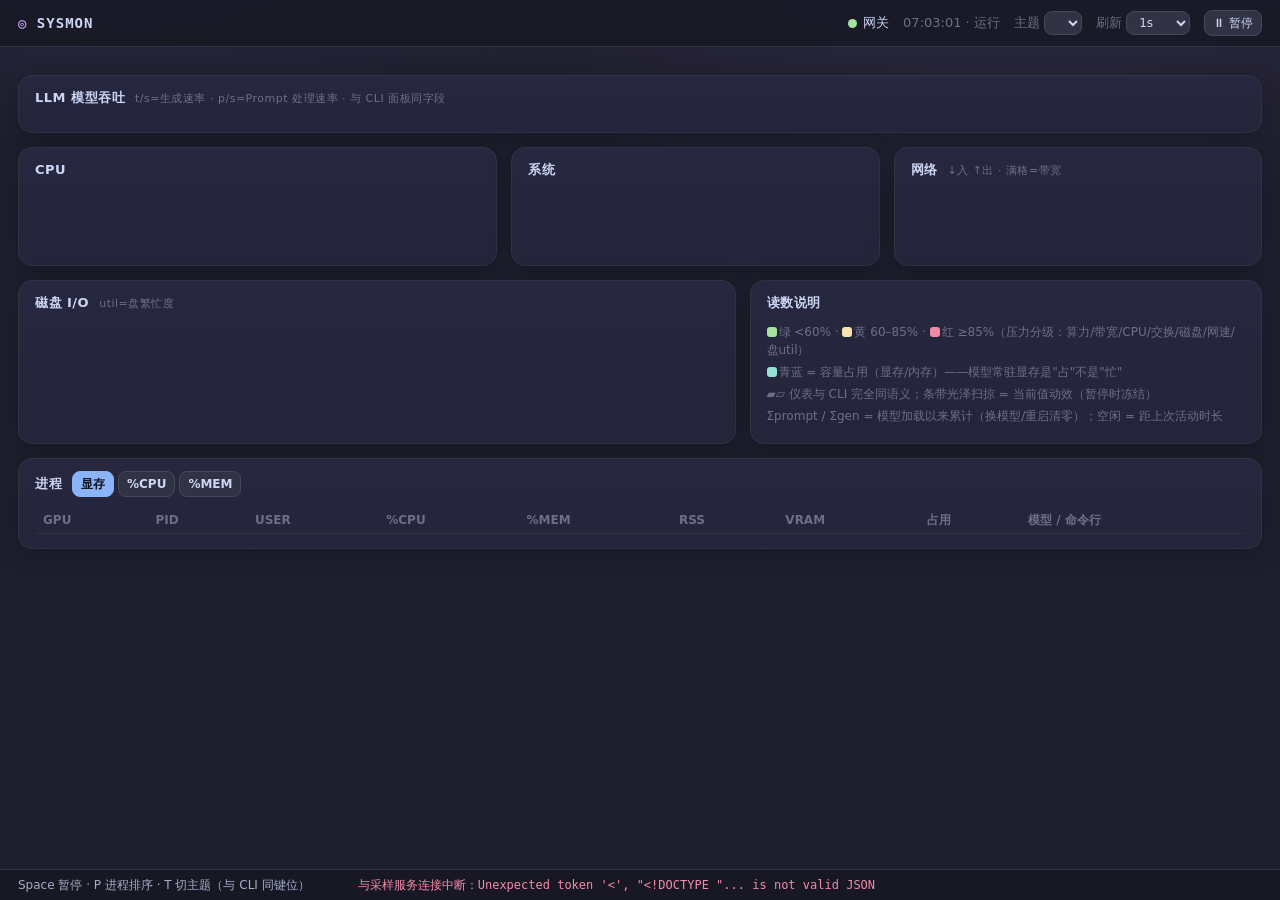
==== sysmonitor/web/index.html @ cb6230c2 "feat(layout,console): 布局模式网关协商 + GUI 管理后台，三机状态收敛 网关 v2.1（gateway-layout-v1）： - /v1/gateway/modes 布局目" ====
<!DOCTYPE html>
<html lang="zh-CN">
<head>
<meta charset="utf-8">
<meta name="viewport" content="width=device-width, initial-scale=1">
<title>sysmonitor · AI 工作站实时看板</title>
<link rel="stylesheet" href="style.css">
<link rel="icon" href="data:image/svg+xml,<svg xmlns='http://www.w3.org/2000/svg' viewBox='0 0 100 100'><text y='0.9em' font-size='90'>📈</text></svg>">
</head>
<body>

<header id="topbar">
  <div class="brand"><span class="logo">◎</span> SYSMON
    <span class="host" id="host"></span>
  </div>
  <div class="tb-agg" id="agg"></div>
  <div class="tb-right">
    <span id="gw" class="gw"><i class="dot"></i>网关</span>
    <span id="clock" class="clock dim"></span>
    <label class="dim">主题 <select id="themeSel"></select></label>
    <label class="dim">刷新 <select id="intSel">
      <option value="1000" selected>1s</option><option value="2000">2s</option>
      <option value="500">0.5s</option><option value="4000">4s</option>
    </select></label>
    <button id="pauseBtn" title="Space">⏸ 暂停</button>
  </div>
</header>

<main>
  <section id="gpuGrid" class="gpu-grid"></section>

  <section class="card wide" id="llmCard">
    <h2>LLM 模型吞吐 <span class="sub dim">t/s=生成速率 · p/s=Prompt 处理速率 · 与 CLI 面板同字段</span></h2>
    <div id="llmBody"></div>
  </section>

  <div class="row3">
    <section class="card" id="cpuCard">
      <h2>CPU <span class="sub dim" id="cpuMeta"></span></h2>
      <div class="gauge" id="cpuTotal"></div>
      <div id="cores" class="cores"></div>
      <div class="dim small" id="coresLabel"></div>
    </section>

    <section class="card" id="sysCard">
      <h2>系统</h2>
      <div id="sysBody"></div>
    </section>

    <section class="card" id="netCard">
      <h2>网络 <span class="sub dim">↓入 ↑出 · 满格=带宽</span></h2>
      <div id="netBody"></div>
    </section>
  </div>

  <div class="row2">
    <section class="card" id="dioCard">
      <h2>磁盘 I/O <span class="sub dim">util=盘繁忙度</span></h2>
      <div id="dioBody"></div>
    </section>
    <section class="card" id="llmnoteCard">
      <h2>读数说明</h2>
      <div class="legend dim small">
        <div><i class="sw ok"></i>绿 &lt;60% · <i class="sw warn"></i>黄 60–85% · <i class="sw crit"></i>红 ≥85%（压力分级：算力/带宽/CPU/交换/磁盘/网速/盘util）</div>
        <div><i class="sw mem"></i>青蓝 = 容量占用（显存/内存）——模型常驻显存是"占"不是"忙"</div>
        <div>▰▱ 仪表与 CLI 完全同语义；条带光泽扫掠 = 当前值动效（暂停时冻结）</div>
        <div>Σprompt / Σgen = 模型加载以来累计（换模型/重启清零）；空闲 = 距上次活动时长</div>
      </div>
    </section>
  </div>

  <section class="card wide" id="procCard">
    <h2>进程
      <span class="sortbtns">
        <button data-sort="vram" class="on">显存</button>
        <button data-sort="cpu">%CPU</button>
        <button data-sort="pmem">%MEM</button>
      </span>
      <span class="sub dim" id="procMeta"></span>
    </h2>
    <table id="procTable">
      <thead><tr>
        <th>GPU</th><th>PID</th><th>USER</th><th>%CPU</th><th>%MEM</th>
        <th>RSS</th><th>VRAM</th><th class="wbar">占用</th><th>模型 / 命令行</th>
      </tr></thead>
      <tbody id="procBody"></tbody>
    </table>
  </section>
</main>

<footer id="statusbar">
  <span>Space 暂停 · P 进程排序 · T 切主题（与 CLI 同键位）</span>
  <span id="refreshInfo"></span>
  <span id="errInfo" class="crit"></span>
</footer>

<script src="app.js"></script>
</body>
</html>
---- sysmonitor/web/style.css ----
/* sysmonitor Web —— catppuccin-mocha 基调，主题可被 /api/theme 覆盖为 CSS 变量 */
:root {
  --bg:        #1e1e2e;   /* mantle/base */
  --bg2:       #181825;   /* 更深层 */
  --card:      #24243a;
  --surface:   #313244;   /* 轨道/分隔 */
  --border:    #45475a;
  --text:      #cdd6f4;
  --subtext:   #a6adc8;
  --dim:       #6c7086;
  --accent:    #89b4fa;
  --ok:        #a6e3a1;
  --warn:      #f9e2af;
  --crit:      #f38ba8;
  --mem:       #94e2d5;
  --model:     #cba6f7;
  --disk:      #fab387;
  --header-fg: #11111b;
  --header-bg: #cba6f7;
  --gpu0: #cba6f7; --gpu1: #89b4fa; --gpu2: #94e2d5; --gpu3: #a6e3a1;
  --radius: 14px;
  --mono: "JetBrains Mono", "Sarasa Mono SC", "Cascadia Code", Consolas, monospace;
}

* { box-sizing: border-box; }
html, body { margin: 0; padding: 0; }
body {
  background:
    radial-gradient(1200px 500px at 80% -10%, color-mix(in srgb, var(--model) 10%, transparent), transparent 60%),
    radial-gradient(900px 400px at 10% -10%, color-mix(in srgb, var(--accent) 10%, transparent), transparent 60%),
    var(--bg);
  color: var(--text);
  font: 14px/1.5 system-ui, "PingFang SC", "Microsoft YaHei", sans-serif;
  min-height: 100vh;
}
b, .mono, td.num, .g-val, .rate b, .m-num { font-family: var(--mono); }
.dim { color: var(--dim); }
.small { font-size: 12px; }
.crit { color: var(--crit); }

/* ── 顶栏 ─────────────────────────────────── */
#topbar {
  position: sticky; top: 0; z-index: 10;
  display: flex; align-items: center; gap: 18px; flex-wrap: wrap;
  padding: 10px 18px;
  background: color-mix(in srgb, var(--bg2) 88%, transparent);
  backdrop-filter: blur(10px);
  border-bottom: 1px solid var(--surface);
}
.brand { font-weight: 700; letter-spacing: 1px; font-family: var(--mono); }
.brand .logo { color: var(--model); }
.host { color: var(--dim); font-weight: 400; margin-left: 8px; }
.tb-agg { display: flex; gap: 14px; font-family: var(--mono); font-size: 13px; }
.tb-agg .big { font-size: 15px; font-weight: 700; }
.tb-right { margin-left: auto; display: flex; align-items: center; gap: 14px; font-size: 13px; }
select, button {
  background: var(--surface); color: var(--text); border: 1px solid var(--border);
  border-radius: 8px; padding: 3px 8px; font: inherit; font-size: 12px; cursor: pointer;
}
button:hover, select:hover { border-color: var(--accent); }
#pauseBtn.paused { background: var(--warn); color: var(--header-fg); border-color: var(--warn); }
.gw { display: inline-flex; align-items: center; gap: 6px; }
.dot { width: 9px; height: 9px; border-radius: 50%; background: var(--ok); display: inline-block; }
.dot.off { background: var(--crit); animation: blink 1s step-end infinite; }
.dot.busy { animation: pulse 1.2s ease-in-out infinite; }
@keyframes pulse { 0%,100% { transform: scale(1); opacity: 1; } 50% { transform: scale(1.5); opacity: .55; } }
@keyframes blink { 50% { opacity: .2; } }

main { padding: 14px 18px 60px; max-width: 1700px; margin: 0 auto; display: grid; gap: 14px; }

/* ── 卡片 ─────────────────────────────────── */
.card {
  background: linear-gradient(180deg, color-mix(in srgb, var(--card) 90%, var(--accent) 3%), var(--card));
  border: 1px solid var(--surface);
  border-radius: var(--radius);
  padding: 12px 16px 14px;
  box-shadow: 0 6px 24px rgba(0,0,0,.22);
}
.card h2 {
  margin: 0 0 10px; font-size: 13px; font-weight: 700; letter-spacing: .5px;
  color: var(--text); display: flex; align-items: baseline; gap: 10px; flex-wrap: wrap;
}
.card h2 .sub { font-weight: 400; font-size: 11px; }
.row3 { display: grid; grid-template-columns: 1.3fr 1fr 1fr; gap: 14px; }
.row2 { display: grid; grid-template-columns: 1.4fr 1fr; gap: 14px; }
@media (max-width: 1100px) { .row3, .row2 { grid-template-columns: 1fr; } }

/* ── GPU ──────────────────────────────────── */
.gpu-grid { display: grid; grid-template-columns: repeat(auto-fit, minmax(420px, 1fr)); gap: 14px; }
.gpu-card { position: relative; overflow: hidden; }
.gpu-card::before {
  content: ""; position: absolute; inset: 0 0 auto 0; height: 3px;
  background: linear-gradient(90deg, var(--gc, var(--accent)), transparent 70%);
}
.gpu-name { font-weight: 700; font-family: var(--mono); }
.badges { display: flex; gap: 8px; flex-wrap: wrap; margin: 6px 0 10px; font-size: 12px; }
.badge {
  background: color-mix(in srgb, var(--surface) 70%, transparent);
  border: 1px solid var(--surface);
  padding: 2px 8px; border-radius: 999px; color: var(--subtext); font-family: var(--mono);
}
.badge.t-hot { color: var(--header-fg); background: var(--warn); border-color: var(--warn); }
.badge.t-crit { color: var(--header-fg); background: var(--crit); border-color: var(--crit); animation: pulse 1.5s ease-in-out infinite; }

/* ── 仪表（与 CLI ▰▱ 同语义）───────────────── */
.gauge { display: grid; grid-template-columns: 3.2em 4.6em 1fr; align-items: center; gap: 10px; margin: 5px 0; }
.gauge .g-label { color: var(--subtext); font-size: 12px; }
.gauge .g-val { text-align: right; font-weight: 700; font-size: 13px; }
.g-track { position: relative; height: 12px; border-radius: 7px; background: var(--surface); overflow: hidden; display: block; }
span.g-track { display: inline-block; vertical-align: middle; }
.gauge.wide-label { grid-template-columns: 7em 4.6em 1fr; }
.g-fill {
  position: absolute; inset: 0 auto 0 0; width: 0%;
  border-radius: 7px;
  transition: width .7s cubic-bezier(.25,.6,.3,1), background .5s;
  background: var(--ok);
}
.g-fill.ok   { background: linear-gradient(90deg, color-mix(in srgb, var(--ok) 65%, #000), var(--ok)); }
.g-fill.warn { background: linear-gradient(90deg, color-mix(in srgb, var(--warn) 65%, #000), var(--warn)); }
.g-fill.crit { background: linear-gradient(90deg, color-mix(in srgb, var(--crit) 65%, #000), var(--crit)); }
.g-fill.mem  { background: linear-gradient(90deg, color-mix(in srgb, var(--mem) 60%, #000), var(--mem)); }
.g-fill.live::after {   /* 微光扫掠：= CLI glint */
  content: ""; position: absolute; inset: 0;
  background: linear-gradient(100deg, transparent 30%, rgba(255,255,255,.30) 50%, transparent 70%);
  transform: translateX(-100%);
  animation: sweep 2.4s linear infinite;
}
@keyframes sweep { to { transform: translateX(100%); } }
body.paused .g-fill.live::after, body.paused .dot.busy, body.paused .spin, body.paused .arr.flow { animation-play-state: paused; }
.g-detail { grid-column: 2 / 4; margin-top: -3px; font-size: 11px; color: var(--dim); font-family: var(--mono); }
.g-val.ok { color: var(--ok); } .g-val.warn { color: var(--warn); }
.g-val.crit { color: var(--crit); } .g-val.mem { color: var(--mem); }

/* ── LLM ──────────────────────────────────── */
.model { padding: 8px 0; border-top: 1px dashed color-mix(in srgb, var(--surface) 80%, transparent); }
.model:first-child { border-top: 0; }
.m-l1 { display: flex; align-items: center; gap: 10px; flex-wrap: wrap; }
.m-name { font-weight: 700; color: var(--model); font-family: var(--mono); }
.m-meta { color: var(--dim); font-size: 12px; font-family: var(--mono); }
.phase { display: inline-flex; align-items: center; gap: 7px; font-size: 12px; }
.phase.gen  { color: var(--ok); }   .phase.prompt { color: var(--warn); }
.phase.load { color: var(--accent); } .phase.idle { color: var(--dim); }
.spin { display: inline-block; animation: spin 1.1s linear infinite; }
@keyframes spin { to { transform: rotate(360deg); } }
.m-pbar { width: 110px; }
.m-l2 { display: flex; align-items: center; gap: 18px; margin-top: 5px; flex-wrap: wrap; font-family: var(--mono); }
.rate { display: inline-flex; align-items: baseline; gap: 5px; }
.rate b { font-size: 19px; font-weight: 800; min-width: 3.2ch; text-align: right; }
.rate small { font-size: 11px; color: var(--dim); }
.rate.t b { color: var(--ok); } .rate.p b { color: var(--warn); }
.rate.zero b { color: var(--dim); font-weight: 400; }
.slots { display: inline-flex; align-items: center; gap: 4px; font-size: 12px; color: var(--subtext); }
.slots i { width: 14px; height: 8px; border-radius: 3px; background: var(--surface); display: inline-block; }
.slots i.on { background: var(--mem); }
.slots i.on.act { background: var(--ok); }
.slots i.on.q { background: var(--warn); animation: blink 1s step-end infinite; }
.qbadge { color: var(--warn); font-weight: 700; animation: pulse 1.2s infinite; }
.m-cum { font-size: 11px; color: var(--dim); margin-left: auto; }

/* ── CPU 每核竖条 ─────────────────────────── */
.cores { display: flex; gap: 3px; align-items: flex-end; height: 46px; margin-top: 10px; }
.cores i {
  flex: 1; min-width: 6px; height: 4%; border-radius: 2px 2px 0 0;
  background: var(--ok); transition: height .7s cubic-bezier(.25,.6,.3,1), background .5s;
}
.cores i.warn { background: var(--warn); } .cores i.crit { background: var(--crit); }
#coresLabel { margin-top: 6px; }

/* ── 网络 ─────────────────────────────────── */
.nic { display: grid; grid-template-columns: 8.5em 1fr 1fr; gap: 8px; align-items: center; padding: 6px 0; border-top: 1px dashed var(--surface); }
.nic:first-child { border-top: 0; }
.nic-name { font-family: var(--mono); font-size: 12px; color: var(--text); }
.nic-name small { display: block; color: var(--dim); font-size: 10px; }
.nic-dir { display: flex; align-items: center; gap: 6px; font-family: var(--mono); font-size: 12px; }
.arr { width: 1.2em; text-align: center; font-weight: 700; }
.arr.down { color: var(--ok); } .arr.up { color: var(--mem); }
.arr.flow { animation: hop 0.7s ease-in-out infinite alternate; display: inline-block; }
@keyframes hop { from { transform: translateY(-1.5px); } to { transform: translateY(1.5px); } }
.nic-dir .g-track { flex: 1; height: 8px; }
.nic-rate { min-width: 6.4em; text-align: right; color: var(--subtext); }
.net-total { margin-top: 8px; font-size: 12px; }

/* ── 进程表 ───────────────────────────────── */
.sortbtns { display: inline-flex; gap: 4px; }
.sortbtns button.on { background: var(--accent); color: var(--header-fg); border-color: var(--accent); font-weight: 700; }
table { width: 100%; border-collapse: collapse; font-size: 12px; }
th { text-align: left; color: var(--dim); font-weight: 600; padding: 4px 8px; border-bottom: 1px solid var(--surface); white-space: nowrap; }
td { padding: 4px 8px; border-bottom: 1px solid color-mix(in srgb, var(--surface) 45%, transparent); white-space: nowrap; }
td.num { text-align: right; }
tr:hover td { background: color-mix(in srgb, var(--surface) 35%, transparent); }
td .pbar { width: 90px; height: 8px; border-radius: 5px; background: var(--surface); overflow: hidden; display: inline-block; vertical-align: middle; }
td .pbar i { display: block; height: 100%; width: 0%; border-radius: 5px; background: var(--ok); transition: width .7s; }
td.cmd { max-width: 40ch; overflow: hidden; text-overflow: ellipsis; color: var(--dim); }
.mtag { color: var(--model); font-weight: 700; }
.vtag { font-weight: 700; }

/* ── 状态栏 ───────────────────────────────── */
#statusbar {
  position: fixed; inset: auto 0 0 0; display: flex; gap: 24px;
  padding: 6px 18px; font-size: 12px; color: var(--subtext);
  background: color-mix(in srgb, var(--bg2) 92%, transparent);
  backdrop-filter: blur(8px); border-top: 1px solid var(--surface);
}
#refreshInfo { font-family: var(--mono); }
#errInfo { font-family: var(--mono); }
.sw { display: inline-block; width: 10px; height: 10px; border-radius: 3px; vertical-align: -1px; margin-right: 2px; }
.sw.ok { background: var(--ok); } .sw.warn { background: var(--warn); }
.sw.crit { background: var(--crit); } .sw.mem { background: var(--mem); }
.legend div { margin: 4px 0; }

/* 网关离线横幅 */
.banner { padding: 8px 12px; border-radius: 10px; background: color-mix(in srgb, var(--crit) 15%, var(--card)); border: 1px solid color-mix(in srgb, var(--crit) 50%, transparent); color: var(--text); font-size: 13px; }
.ok-txt { color: var(--ok); font-weight: 700; } .warn-txt { color: var(--warn); font-weight: 700; }
.mem-txt { color: var(--mem); font-weight: 700; } .model-txt { color: var(--model); font-weight: 700; }
.crit-txt { color: var(--crit); font-weight: 700; } .accent-txt { color: var(--accent); }
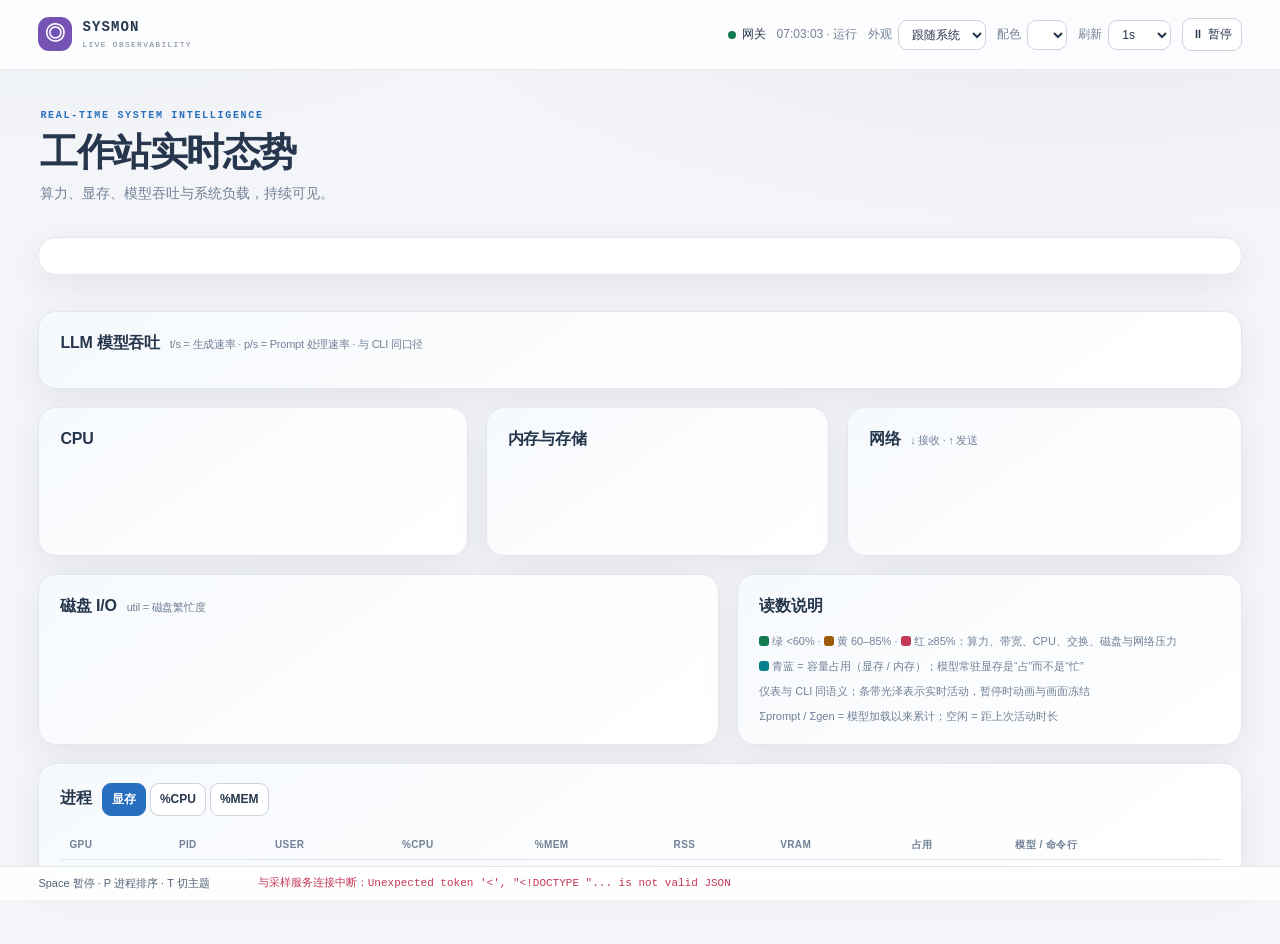
==== commit 1bf367cd: "feat(web): 升级集群控制台与 sysmonitor 看板 统一浅色/深色/跟随系统外观，增加温度、系统压力与网关告警层级，并补齐节点实时指标和响应式信息布局。" ====
--- a/sysmonitor/web/index.html
+++ b/sysmonitor/web/index.html
@@ -3,97 +3,60 @@
 <head>
 <meta charset="utf-8">
 <meta name="viewport" content="width=device-width, initial-scale=1">
+<meta name="color-scheme" content="dark light">
 <title>sysmonitor · AI 工作站实时看板</title>
-<link rel="stylesheet" href="style.css">
+<script>
+(()=>{const mode=localStorage.getItem("sysmonAppearance")||"auto";const dark=mode==="auto"?matchMedia("(prefers-color-scheme: dark)").matches:mode!=="light";document.documentElement.dataset.theme=dark?"dark":"light";})();
+</script>
+<link rel="stylesheet" href="style.css?v=7">
 <link rel="icon" href="data:image/svg+xml,<svg xmlns='http://www.w3.org/2000/svg' viewBox='0 0 100 100'><text y='0.9em' font-size='90'>📈</text></svg>">
 </head>
 <body>
-
 <header id="topbar">
-  <div class="brand"><span class="logo">◎</span> SYSMON
-    <span class="host" id="host"></span>
-  </div>
-  <div class="tb-agg" id="agg"></div>
+  <div class="brand"><span class="logo">◎</span><span>SYSMON<span class="brand-sub">LIVE OBSERVABILITY</span></span><span class="host" id="host"></span></div>
   <div class="tb-right">
     <span id="gw" class="gw"><i class="dot"></i>网关</span>
     <span id="clock" class="clock dim"></span>
-    <label class="dim">主题 <select id="themeSel"></select></label>
-    <label class="dim">刷新 <select id="intSel">
-      <option value="1000" selected>1s</option><option value="2000">2s</option>
-      <option value="500">0.5s</option><option value="4000">4s</option>
-    </select></label>
+    <label class="dim">外观 <select id="appearanceSel" aria-label="界面外观"><option value="auto">跟随系统</option><option value="light">浅色</option><option value="dark">深色</option></select></label>
+    <label class="dim">配色 <select id="themeSel" aria-label="深色配色主题"></select></label>
+    <label class="dim">刷新 <select id="intSel" aria-label="刷新间隔"><option value="1000" selected>1s</option><option value="2000">2s</option><option value="500">0.5s</option><option value="4000">4s</option></select></label>
     <button id="pauseBtn" title="Space">⏸ 暂停</button>
   </div>
 </header>
 
 <main>
-  <section id="gpuGrid" class="gpu-grid"></section>
+  <section class="monitor-heading"><div><div class="eyebrow">REAL-TIME SYSTEM INTELLIGENCE</div><h1>工作站实时态势</h1><p>算力、显存、模型吞吐与系统负载，持续可见。</p></div><div class="tb-agg" id="agg"></div></section>
+  <section id="alerts" class="alert-panel" aria-live="polite"></section>
+  <section id="gpuGrid" class="gpu-grid" aria-label="GPU 实时状态"></section>
 
   <section class="card wide" id="llmCard">
-    <h2>LLM 模型吞吐 <span class="sub dim">t/s=生成速率 · p/s=Prompt 处理速率 · 与 CLI 面板同字段</span></h2>
+    <h2>LLM 模型吞吐 <span class="sub dim">t/s = 生成速率 · p/s = Prompt 处理速率 · 与 CLI 同口径</span></h2>
     <div id="llmBody"></div>
   </section>
 
   <div class="row3">
-    <section class="card" id="cpuCard">
-      <h2>CPU <span class="sub dim" id="cpuMeta"></span></h2>
-      <div class="gauge" id="cpuTotal"></div>
-      <div id="cores" class="cores"></div>
-      <div class="dim small" id="coresLabel"></div>
-    </section>
-
-    <section class="card" id="sysCard">
-      <h2>系统</h2>
-      <div id="sysBody"></div>
-    </section>
-
-    <section class="card" id="netCard">
-      <h2>网络 <span class="sub dim">↓入 ↑出 · 满格=带宽</span></h2>
-      <div id="netBody"></div>
-    </section>
+    <section class="card" id="cpuCard"><h2>CPU <span class="sub dim" id="cpuMeta"></span></h2><div class="gauge" id="cpuTotal"></div><div id="cores" class="cores"></div><div class="dim small" id="coresLabel"></div></section>
+    <section class="card" id="sysCard"><h2>内存与存储</h2><div id="sysBody"></div></section>
+    <section class="card" id="netCard"><h2>网络 <span class="sub dim">↓ 接收 · ↑ 发送</span></h2><div id="netBody"></div></section>
   </div>
 
   <div class="row2">
-    <section class="card" id="dioCard">
-      <h2>磁盘 I/O <span class="sub dim">util=盘繁忙度</span></h2>
-      <div id="dioBody"></div>
-    </section>
-    <section class="card" id="llmnoteCard">
-      <h2>读数说明</h2>
-      <div class="legend dim small">
-        <div><i class="sw ok"></i>绿 &lt;60% · <i class="sw warn"></i>黄 60–85% · <i class="sw crit"></i>红 ≥85%（压力分级：算力/带宽/CPU/交换/磁盘/网速/盘util）</div>
-        <div><i class="sw mem"></i>青蓝 = 容量占用（显存/内存）——模型常驻显存是"占"不是"忙"</div>
-        <div>▰▱ 仪表与 CLI 完全同语义；条带光泽扫掠 = 当前值动效（暂停时冻结）</div>
-        <div>Σprompt / Σgen = 模型加载以来累计（换模型/重启清零）；空闲 = 距上次活动时长</div>
-      </div>
-    </section>
+    <section class="card" id="dioCard"><h2>磁盘 I/O <span class="sub dim">util = 磁盘繁忙度</span></h2><div id="dioBody"></div></section>
+    <section class="card" id="llmnoteCard"><h2>读数说明</h2><div class="legend dim small">
+      <div><i class="sw ok"></i>绿 &lt;60% · <i class="sw warn"></i>黄 60–85% · <i class="sw crit"></i>红 ≥85%：算力、带宽、CPU、交换、磁盘与网络压力</div>
+      <div><i class="sw mem"></i>青蓝 = 容量占用（显存 / 内存）；模型常驻显存是“占”而不是“忙”</div>
+      <div>仪表与 CLI 同语义；条带光泽表示实时活动，暂停时动画与画面冻结</div>
+      <div>Σprompt / Σgen = 模型加载以来累计；空闲 = 距上次活动时长</div>
+    </div></section>
   </div>
 
   <section class="card wide" id="procCard">
-    <h2>进程
-      <span class="sortbtns">
-        <button data-sort="vram" class="on">显存</button>
-        <button data-sort="cpu">%CPU</button>
-        <button data-sort="pmem">%MEM</button>
-      </span>
-      <span class="sub dim" id="procMeta"></span>
-    </h2>
-    <table id="procTable">
-      <thead><tr>
-        <th>GPU</th><th>PID</th><th>USER</th><th>%CPU</th><th>%MEM</th>
-        <th>RSS</th><th>VRAM</th><th class="wbar">占用</th><th>模型 / 命令行</th>
-      </tr></thead>
-      <tbody id="procBody"></tbody>
-    </table>
+    <h2>进程 <span class="sortbtns"><button data-sort="vram" class="on">显存</button><button data-sort="cpu">%CPU</button><button data-sort="pmem">%MEM</button></span><span class="sub dim" id="procMeta"></span></h2>
+    <div class="table-scroll"><table id="procTable"><thead><tr><th>GPU</th><th>PID</th><th>USER</th><th>%CPU</th><th>%MEM</th><th>RSS</th><th>VRAM</th><th class="wbar">占用</th><th>模型 / 命令行</th></tr></thead><tbody id="procBody"></tbody></table></div>
   </section>
 </main>
 
-<footer id="statusbar">
-  <span>Space 暂停 · P 进程排序 · T 切主题（与 CLI 同键位）</span>
-  <span id="refreshInfo"></span>
-  <span id="errInfo" class="crit"></span>
-</footer>
-
-<script src="app.js"></script>
+<footer id="statusbar"><span>Space 暂停 · P 进程排序 · T 切主题</span><span id="refreshInfo"></span><span id="errInfo" class="crit"></span></footer>
+<script src="app.js?v=7"></script>
 </body>
 </html>
--- a/sysmonitor/web/style.css
+++ b/sysmonitor/web/style.css
@@ -1,215 +1,36 @@
-/* sysmonitor Web —— catppuccin-mocha 基调，主题可被 /api/theme 覆盖为 CSS 变量 */
-:root {
-  --bg:        #1e1e2e;   /* mantle/base */
-  --bg2:       #181825;   /* 更深层 */
-  --card:      #24243a;
-  --surface:   #313244;   /* 轨道/分隔 */
-  --border:    #45475a;
-  --text:      #cdd6f4;
-  --subtext:   #a6adc8;
-  --dim:       #6c7086;
-  --accent:    #89b4fa;
-  --ok:        #a6e3a1;
-  --warn:      #f9e2af;
-  --crit:      #f38ba8;
-  --mem:       #94e2d5;
-  --model:     #cba6f7;
-  --disk:      #fab387;
-  --header-fg: #11111b;
-  --header-bg: #cba6f7;
-  --gpu0: #cba6f7; --gpu1: #89b4fa; --gpu2: #94e2d5; --gpu3: #a6e3a1;
-  --radius: 14px;
-  --mono: "JetBrains Mono", "Sarasa Mono SC", "Cascadia Code", Consolas, monospace;
+/* sysmonitor Web：原生 CSS 变量主题，浅色与深色共享同一套数据语义。 */
+:root{
+  --bg:#1e1e2e;--bg2:#181825;--card:#24243a;--surface:#313244;--border:#45475a;
+  --text:#cdd6f4;--subtext:#a6adc8;--dim:#8b91a7;--accent:#89b4fa;--ok:#a6e3a1;
+  --warn:#f9e2af;--crit:#f38ba8;--mem:#94e2d5;--model:#cba6f7;--disk:#fab387;
+  --info:#89b4fa;--header-fg:#11111b;--header-bg:#cba6f7;--gpu0:#cba6f7;--gpu1:#89b4fa;--gpu2:#94e2d5;--gpu3:#a6e3a1;
+  --shadow:0 12px 34px rgba(0,0,0,.22);--radius:18px;
+  --mono:"JetBrains Mono","Sarasa Mono SC","Cascadia Code",Consolas,monospace;
 }
-
-* { box-sizing: border-box; }
-html, body { margin: 0; padding: 0; }
-body {
-  background:
-    radial-gradient(1200px 500px at 80% -10%, color-mix(in srgb, var(--model) 10%, transparent), transparent 60%),
-    radial-gradient(900px 400px at 10% -10%, color-mix(in srgb, var(--accent) 10%, transparent), transparent 60%),
-    var(--bg);
-  color: var(--text);
-  font: 14px/1.5 system-ui, "PingFang SC", "Microsoft YaHei", sans-serif;
-  min-height: 100vh;
+:root[data-theme="light"]{
+  --bg:#f4f5f8;--bg2:#e9ebf1;--card:#ffffff;--surface:#e2e6ed;--border:#ccd3df;
+  --text:#26364c;--subtext:#526177;--dim:#718096;--accent:#276fbf;--ok:#147a52;
+  --warn:#9a5a08;--crit:#c43855;--mem:#087f8c;--model:#7652b5;--disk:#a85420;
+  --info:#276fbf;--header-fg:#ffffff;--header-bg:#276fbf;--gpu0:#7652b5;--gpu1:#276fbf;--gpu2:#087f8c;--gpu3:#147a52;
+  --shadow:0 12px 34px rgba(38,54,76,.08);
 }
-b, .mono, td.num, .g-val, .rate b, .m-num { font-family: var(--mono); }
-.dim { color: var(--dim); }
-.small { font-size: 12px; }
-.crit { color: var(--crit); }
-
-/* ── 顶栏 ─────────────────────────────────── */
-#topbar {
-  position: sticky; top: 0; z-index: 10;
-  display: flex; align-items: center; gap: 18px; flex-wrap: wrap;
-  padding: 10px 18px;
-  background: color-mix(in srgb, var(--bg2) 88%, transparent);
-  backdrop-filter: blur(10px);
-  border-bottom: 1px solid var(--surface);
-}
-.brand { font-weight: 700; letter-spacing: 1px; font-family: var(--mono); }
-.brand .logo { color: var(--model); }
-.host { color: var(--dim); font-weight: 400; margin-left: 8px; }
-.tb-agg { display: flex; gap: 14px; font-family: var(--mono); font-size: 13px; }
-.tb-agg .big { font-size: 15px; font-weight: 700; }
-.tb-right { margin-left: auto; display: flex; align-items: center; gap: 14px; font-size: 13px; }
-select, button {
-  background: var(--surface); color: var(--text); border: 1px solid var(--border);
-  border-radius: 8px; padding: 3px 8px; font: inherit; font-size: 12px; cursor: pointer;
-}
-button:hover, select:hover { border-color: var(--accent); }
-#pauseBtn.paused { background: var(--warn); color: var(--header-fg); border-color: var(--warn); }
-.gw { display: inline-flex; align-items: center; gap: 6px; }
-.dot { width: 9px; height: 9px; border-radius: 50%; background: var(--ok); display: inline-block; }
-.dot.off { background: var(--crit); animation: blink 1s step-end infinite; }
-.dot.busy { animation: pulse 1.2s ease-in-out infinite; }
-@keyframes pulse { 0%,100% { transform: scale(1); opacity: 1; } 50% { transform: scale(1.5); opacity: .55; } }
-@keyframes blink { 50% { opacity: .2; } }
-
-main { padding: 14px 18px 60px; max-width: 1700px; margin: 0 auto; display: grid; gap: 14px; }
-
-/* ── 卡片 ─────────────────────────────────── */
-.card {
-  background: linear-gradient(180deg, color-mix(in srgb, var(--card) 90%, var(--accent) 3%), var(--card));
-  border: 1px solid var(--surface);
-  border-radius: var(--radius);
-  padding: 12px 16px 14px;
-  box-shadow: 0 6px 24px rgba(0,0,0,.22);
-}
-.card h2 {
-  margin: 0 0 10px; font-size: 13px; font-weight: 700; letter-spacing: .5px;
-  color: var(--text); display: flex; align-items: baseline; gap: 10px; flex-wrap: wrap;
-}
-.card h2 .sub { font-weight: 400; font-size: 11px; }
-.row3 { display: grid; grid-template-columns: 1.3fr 1fr 1fr; gap: 14px; }
-.row2 { display: grid; grid-template-columns: 1.4fr 1fr; gap: 14px; }
-@media (max-width: 1100px) { .row3, .row2 { grid-template-columns: 1fr; } }
-
-/* ── GPU ──────────────────────────────────── */
-.gpu-grid { display: grid; grid-template-columns: repeat(auto-fit, minmax(420px, 1fr)); gap: 14px; }
-.gpu-card { position: relative; overflow: hidden; }
-.gpu-card::before {
-  content: ""; position: absolute; inset: 0 0 auto 0; height: 3px;
-  background: linear-gradient(90deg, var(--gc, var(--accent)), transparent 70%);
-}
-.gpu-name { font-weight: 700; font-family: var(--mono); }
-.badges { display: flex; gap: 8px; flex-wrap: wrap; margin: 6px 0 10px; font-size: 12px; }
-.badge {
-  background: color-mix(in srgb, var(--surface) 70%, transparent);
-  border: 1px solid var(--surface);
-  padding: 2px 8px; border-radius: 999px; color: var(--subtext); font-family: var(--mono);
-}
-.badge.t-hot { color: var(--header-fg); background: var(--warn); border-color: var(--warn); }
-.badge.t-crit { color: var(--header-fg); background: var(--crit); border-color: var(--crit); animation: pulse 1.5s ease-in-out infinite; }
-
-/* ── 仪表（与 CLI ▰▱ 同语义）───────────────── */
-.gauge { display: grid; grid-template-columns: 3.2em 4.6em 1fr; align-items: center; gap: 10px; margin: 5px 0; }
-.gauge .g-label { color: var(--subtext); font-size: 12px; }
-.gauge .g-val { text-align: right; font-weight: 700; font-size: 13px; }
-.g-track { position: relative; height: 12px; border-radius: 7px; background: var(--surface); overflow: hidden; display: block; }
-span.g-track { display: inline-block; vertical-align: middle; }
-.gauge.wide-label { grid-template-columns: 7em 4.6em 1fr; }
-.g-fill {
-  position: absolute; inset: 0 auto 0 0; width: 0%;
-  border-radius: 7px;
-  transition: width .7s cubic-bezier(.25,.6,.3,1), background .5s;
-  background: var(--ok);
-}
-.g-fill.ok   { background: linear-gradient(90deg, color-mix(in srgb, var(--ok) 65%, #000), var(--ok)); }
-.g-fill.warn { background: linear-gradient(90deg, color-mix(in srgb, var(--warn) 65%, #000), var(--warn)); }
-.g-fill.crit { background: linear-gradient(90deg, color-mix(in srgb, var(--crit) 65%, #000), var(--crit)); }
-.g-fill.mem  { background: linear-gradient(90deg, color-mix(in srgb, var(--mem) 60%, #000), var(--mem)); }
-.g-fill.live::after {   /* 微光扫掠：= CLI glint */
-  content: ""; position: absolute; inset: 0;
-  background: linear-gradient(100deg, transparent 30%, rgba(255,255,255,.30) 50%, transparent 70%);
-  transform: translateX(-100%);
-  animation: sweep 2.4s linear infinite;
-}
-@keyframes sweep { to { transform: translateX(100%); } }
-body.paused .g-fill.live::after, body.paused .dot.busy, body.paused .spin, body.paused .arr.flow { animation-play-state: paused; }
-.g-detail { grid-column: 2 / 4; margin-top: -3px; font-size: 11px; color: var(--dim); font-family: var(--mono); }
-.g-val.ok { color: var(--ok); } .g-val.warn { color: var(--warn); }
-.g-val.crit { color: var(--crit); } .g-val.mem { color: var(--mem); }
-
-/* ── LLM ──────────────────────────────────── */
-.model { padding: 8px 0; border-top: 1px dashed color-mix(in srgb, var(--surface) 80%, transparent); }
-.model:first-child { border-top: 0; }
-.m-l1 { display: flex; align-items: center; gap: 10px; flex-wrap: wrap; }
-.m-name { font-weight: 700; color: var(--model); font-family: var(--mono); }
-.m-meta { color: var(--dim); font-size: 12px; font-family: var(--mono); }
-.phase { display: inline-flex; align-items: center; gap: 7px; font-size: 12px; }
-.phase.gen  { color: var(--ok); }   .phase.prompt { color: var(--warn); }
-.phase.load { color: var(--accent); } .phase.idle { color: var(--dim); }
-.spin { display: inline-block; animation: spin 1.1s linear infinite; }
-@keyframes spin { to { transform: rotate(360deg); } }
-.m-pbar { width: 110px; }
-.m-l2 { display: flex; align-items: center; gap: 18px; margin-top: 5px; flex-wrap: wrap; font-family: var(--mono); }
-.rate { display: inline-flex; align-items: baseline; gap: 5px; }
-.rate b { font-size: 19px; font-weight: 800; min-width: 3.2ch; text-align: right; }
-.rate small { font-size: 11px; color: var(--dim); }
-.rate.t b { color: var(--ok); } .rate.p b { color: var(--warn); }
-.rate.zero b { color: var(--dim); font-weight: 400; }
-.slots { display: inline-flex; align-items: center; gap: 4px; font-size: 12px; color: var(--subtext); }
-.slots i { width: 14px; height: 8px; border-radius: 3px; background: var(--surface); display: inline-block; }
-.slots i.on { background: var(--mem); }
-.slots i.on.act { background: var(--ok); }
-.slots i.on.q { background: var(--warn); animation: blink 1s step-end infinite; }
-.qbadge { color: var(--warn); font-weight: 700; animation: pulse 1.2s infinite; }
-.m-cum { font-size: 11px; color: var(--dim); margin-left: auto; }
-
-/* ── CPU 每核竖条 ─────────────────────────── */
-.cores { display: flex; gap: 3px; align-items: flex-end; height: 46px; margin-top: 10px; }
-.cores i {
-  flex: 1; min-width: 6px; height: 4%; border-radius: 2px 2px 0 0;
-  background: var(--ok); transition: height .7s cubic-bezier(.25,.6,.3,1), background .5s;
-}
-.cores i.warn { background: var(--warn); } .cores i.crit { background: var(--crit); }
-#coresLabel { margin-top: 6px; }
-
-/* ── 网络 ─────────────────────────────────── */
-.nic { display: grid; grid-template-columns: 8.5em 1fr 1fr; gap: 8px; align-items: center; padding: 6px 0; border-top: 1px dashed var(--surface); }
-.nic:first-child { border-top: 0; }
-.nic-name { font-family: var(--mono); font-size: 12px; color: var(--text); }
-.nic-name small { display: block; color: var(--dim); font-size: 10px; }
-.nic-dir { display: flex; align-items: center; gap: 6px; font-family: var(--mono); font-size: 12px; }
-.arr { width: 1.2em; text-align: center; font-weight: 700; }
-.arr.down { color: var(--ok); } .arr.up { color: var(--mem); }
-.arr.flow { animation: hop 0.7s ease-in-out infinite alternate; display: inline-block; }
-@keyframes hop { from { transform: translateY(-1.5px); } to { transform: translateY(1.5px); } }
-.nic-dir .g-track { flex: 1; height: 8px; }
-.nic-rate { min-width: 6.4em; text-align: right; color: var(--subtext); }
-.net-total { margin-top: 8px; font-size: 12px; }
-
-/* ── 进程表 ───────────────────────────────── */
-.sortbtns { display: inline-flex; gap: 4px; }
-.sortbtns button.on { background: var(--accent); color: var(--header-fg); border-color: var(--accent); font-weight: 700; }
-table { width: 100%; border-collapse: collapse; font-size: 12px; }
-th { text-align: left; color: var(--dim); font-weight: 600; padding: 4px 8px; border-bottom: 1px solid var(--surface); white-space: nowrap; }
-td { padding: 4px 8px; border-bottom: 1px solid color-mix(in srgb, var(--surface) 45%, transparent); white-space: nowrap; }
-td.num { text-align: right; }
-tr:hover td { background: color-mix(in srgb, var(--surface) 35%, transparent); }
-td .pbar { width: 90px; height: 8px; border-radius: 5px; background: var(--surface); overflow: hidden; display: inline-block; vertical-align: middle; }
-td .pbar i { display: block; height: 100%; width: 0%; border-radius: 5px; background: var(--ok); transition: width .7s; }
-td.cmd { max-width: 40ch; overflow: hidden; text-overflow: ellipsis; color: var(--dim); }
-.mtag { color: var(--model); font-weight: 700; }
-.vtag { font-weight: 700; }
-
-/* ── 状态栏 ───────────────────────────────── */
-#statusbar {
-  position: fixed; inset: auto 0 0 0; display: flex; gap: 24px;
-  padding: 6px 18px; font-size: 12px; color: var(--subtext);
-  background: color-mix(in srgb, var(--bg2) 92%, transparent);
-  backdrop-filter: blur(8px); border-top: 1px solid var(--surface);
-}
-#refreshInfo { font-family: var(--mono); }
-#errInfo { font-family: var(--mono); }
-.sw { display: inline-block; width: 10px; height: 10px; border-radius: 3px; vertical-align: -1px; margin-right: 2px; }
-.sw.ok { background: var(--ok); } .sw.warn { background: var(--warn); }
-.sw.crit { background: var(--crit); } .sw.mem { background: var(--mem); }
-.legend div { margin: 4px 0; }
-
-/* 网关离线横幅 */
-.banner { padding: 8px 12px; border-radius: 10px; background: color-mix(in srgb, var(--crit) 15%, var(--card)); border: 1px solid color-mix(in srgb, var(--crit) 50%, transparent); color: var(--text); font-size: 13px; }
-.ok-txt { color: var(--ok); font-weight: 700; } .warn-txt { color: var(--warn); font-weight: 700; }
-.mem-txt { color: var(--mem); font-weight: 700; } .model-txt { color: var(--model); font-weight: 700; }
-.crit-txt { color: var(--crit); font-weight: 700; } .accent-txt { color: var(--accent); }
+*{box-sizing:border-box}html{color-scheme:dark}html[data-theme="light"]{color-scheme:light}html,body{margin:0;padding:0}
+body{background:radial-gradient(1100px 480px at 84% -8%,color-mix(in srgb,var(--model) 9%,transparent),transparent 65%),radial-gradient(900px 420px at 4% -12%,color-mix(in srgb,var(--accent) 8%,transparent),transparent 65%),var(--bg);color:var(--text);font:14px/1.55 -apple-system,BlinkMacSystemFont,"Segoe UI","PingFang SC","Microsoft YaHei",sans-serif;min-height:100vh;-webkit-font-smoothing:antialiased}
+b,.mono,td.num,.g-val,.rate b,.m-num{font-family:var(--mono)}.dim{color:var(--dim)}.small{font-size:11px}.crit{color:var(--crit)}
+#topbar{position:sticky;top:0;z-index:20;min-height:70px;display:flex;align-items:center;gap:18px;flex-wrap:wrap;padding:12px clamp(18px,3vw,40px);background:color-mix(in srgb,var(--card) 84%,transparent);backdrop-filter:blur(18px);border-bottom:1px solid color-mix(in srgb,var(--surface) 82%,transparent)}
+.brand{display:flex;align-items:center;gap:10px;font-weight:750;letter-spacing:.08em;font-family:var(--mono)}.brand .logo{display:grid;place-items:center;width:34px;height:34px;border-radius:11px;background:var(--model);color:var(--card);font-size:20px}.brand-sub{display:block;font-size:8px;letter-spacing:.16em;color:var(--dim);font-weight:500}.host{color:var(--dim);font-weight:400;margin-left:8px;letter-spacing:0;font-size:11px}.tb-right{margin-left:auto;display:flex;align-items:center;gap:11px;font-size:12px;flex-wrap:wrap}.tb-right label{display:flex;align-items:center;gap:6px}
+select,button{background:var(--card);color:var(--text);border:1px solid var(--border);border-radius:9px;padding:6px 9px;font:inherit;font-size:12px;cursor:pointer;transition:border-color .18s,background .18s}select:disabled{opacity:.45;cursor:not-allowed}button:hover,select:hover{border-color:var(--accent)}button:focus-visible,select:focus-visible{outline:3px solid color-mix(in srgb,var(--accent) 28%,transparent);outline-offset:2px}#pauseBtn.paused{background:var(--warn);color:var(--card);border-color:var(--warn)}
+.gw{display:inline-flex;align-items:center;gap:6px}.dot{width:8px;height:8px;border-radius:50%;background:var(--ok);display:inline-block}.dot.off{background:var(--crit);animation:blink 1s step-end infinite}.dot.busy{animation:pulse 1.2s ease-in-out infinite}@keyframes pulse{0%,100%{transform:scale(1);opacity:1}50%{transform:scale(1.45);opacity:.55}}@keyframes blink{50%{opacity:.2}}
+main{padding:0 clamp(16px,3vw,40px) 64px;max-width:1820px;margin:0 auto;display:grid;grid-template-columns:minmax(0,1fr);gap:18px}.monitor-heading,.alert-panel,.row3,.row2,.gpu-grid,.card{min-width:0}.monitor-heading{display:flex;justify-content:space-between;align-items:flex-end;gap:24px;padding:38px 2px 14px}.eyebrow{font:600 10px/1.5 var(--mono);letter-spacing:.17em;color:var(--accent);margin-bottom:7px}.monitor-heading h1{font-size:clamp(28px,3.2vw,38px);line-height:1.18;letter-spacing:-.04em;margin:0 0 8px}.monitor-heading p{margin:0;color:var(--dim)}.tb-agg{display:flex;gap:22px;align-items:center;font-family:var(--mono);font-size:12px;flex-wrap:wrap}.tb-agg .big{display:block;font-size:25px;font-weight:750;letter-spacing:-.05em}.tb-agg>span{min-width:70px}
+.alert-panel{border:1px solid var(--surface);border-radius:var(--radius);background:var(--card);box-shadow:var(--shadow);padding:18px 20px}.alert-head{display:flex;align-items:flex-end;justify-content:space-between;gap:20px;flex-wrap:wrap;margin-bottom:13px}.alert-head h2{font-size:17px;letter-spacing:-.015em;margin:0 0 4px}.alert-head p{font-size:11px;color:var(--dim);margin:0}.alert-counts{display:flex;align-items:baseline;gap:5px;font:10px/1 var(--mono);color:var(--dim)}.alert-counts b{font-size:19px;margin-right:2px}.alert-counts .critical{color:var(--crit)}.alert-counts .warning{color:var(--warn)}.alert-counts .info{color:var(--info)}.alert-list{display:grid;grid-template-columns:repeat(auto-fit,minmax(min(100%,330px),1fr));gap:10px}.alert{display:grid;grid-template-columns:auto 1fr auto;align-items:center;gap:12px;padding:12px 14px;border:1px solid var(--surface);border-radius:12px;background:color-mix(in srgb,var(--bg2) 55%,var(--card))}.alert-icon{display:grid;place-items:center;width:27px;height:27px;border-radius:50%;font-weight:800}.alert-copy{min-width:0}.alert-copy b{display:block;font-size:13px;line-height:1.4;margin-bottom:3px}.alert-copy p{font-size:11px;color:var(--subtext);margin:0;overflow-wrap:anywhere}.alert-level{font:700 10px/1.5 var(--mono);letter-spacing:.08em}.alert.ok{border-color:color-mix(in srgb,var(--ok) 35%,var(--surface));background:color-mix(in srgb,var(--ok) 8%,var(--card))}.alert.ok .alert-icon{background:var(--ok);color:var(--card)}.alert.ok .alert-level{color:var(--ok)}.alert.info{border-color:color-mix(in srgb,var(--info) 38%,var(--surface));background:color-mix(in srgb,var(--info) 7%,var(--card))}.alert.info .alert-icon{background:var(--info);color:var(--card)}.alert.info .alert-level{color:var(--info)}.alert.warning{border-color:color-mix(in srgb,var(--warn) 52%,var(--surface));background:color-mix(in srgb,var(--warn) 10%,var(--card))}.alert.warning .alert-icon{background:var(--warn);color:var(--card)}.alert.warning .alert-level{color:var(--warn)}.alert.critical{border-color:var(--crit);background:color-mix(in srgb,var(--crit) 14%,var(--card));box-shadow:0 0 0 1px color-mix(in srgb,var(--crit) 12%,transparent),0 8px 22px color-mix(in srgb,var(--crit) 10%,transparent);animation:alert-pulse 2s ease-in-out infinite}.alert.critical .alert-icon{background:var(--crit);color:var(--card)}.alert.critical .alert-copy b{font-size:14px;color:var(--crit)}.alert.critical .alert-level{color:var(--crit)}@keyframes alert-pulse{50%{box-shadow:0 0 0 4px color-mix(in srgb,var(--crit) 12%,transparent)}}
+.card{background:linear-gradient(145deg,color-mix(in srgb,var(--card) 96%,var(--accent)),var(--card));border:1px solid var(--surface);border-radius:var(--radius);padding:19px 21px;box-shadow:var(--shadow)}.card h2{margin:0 0 14px;font-size:16px;font-weight:700;letter-spacing:-.015em;color:var(--text);display:flex;align-items:baseline;gap:10px;flex-wrap:wrap}.card h2 .sub{font-weight:400;font-size:11px}.row3{display:grid;grid-template-columns:1.25fr 1fr 1.15fr;gap:18px}.row2{display:grid;grid-template-columns:1.35fr 1fr;gap:18px}
+.gpu-grid{display:grid;grid-template-columns:repeat(auto-fit,minmax(min(100%,430px),1fr));gap:18px}.gpu-card{position:relative;overflow:hidden}.gpu-card.temp-warn{border-color:color-mix(in srgb,var(--warn) 52%,var(--surface));background:color-mix(in srgb,var(--warn) 5%,var(--card))}.gpu-card.temp-crit{border-color:var(--crit);background:color-mix(in srgb,var(--crit) 8%,var(--card))}.gpu-card::before{content:"";position:absolute;inset:0 0 auto 0;height:3px;background:linear-gradient(90deg,var(--gc,var(--accent)),transparent 72%)}.gpu-name{font-weight:700;font-family:var(--mono);font-size:14px;letter-spacing:-.01em}.badges{display:flex;gap:7px;flex-wrap:wrap;margin:10px 0 14px;font-size:11px}.badge{background:color-mix(in srgb,var(--bg2) 55%,var(--card));border:1px solid var(--surface);padding:3px 8px;border-radius:999px;color:var(--subtext);font-family:var(--mono)}.badge.temp{font-size:13px;font-weight:750}.badge small{margin-left:4px;font-size:9px;letter-spacing:.04em}.badge.temp.normal{color:var(--ok);border-color:color-mix(in srgb,var(--ok) 35%,var(--surface))}.badge.temp-warn,.badge.t-hot{color:var(--warn);border-color:var(--warn);background:color-mix(in srgb,var(--warn) 12%,var(--card))}.badge.temp-crit,.badge.t-crit{color:var(--card);border-color:var(--crit);background:var(--crit);font-weight:850;animation:pulse 1.5s ease-in-out infinite}
+.gauge{display:grid;grid-template-columns:3.2em 4.6em 1fr;align-items:center;gap:10px;margin:8px 0}.gauge .g-label{color:var(--subtext);font-size:12px}.gauge .g-val{text-align:right;font-weight:750;font-size:14px;letter-spacing:-.025px}.g-track{position:relative;height:10px;border-radius:999px;background:var(--surface);overflow:hidden;display:block}span.g-track{display:inline-block;vertical-align:middle}.gauge.wide-label{grid-template-columns:7em 4.6em 1fr}.g-fill{position:absolute;inset:0 auto 0 0;width:0;border-radius:999px;transition:width .7s cubic-bezier(.25,.6,.3,1),background .5s;background:var(--ok)}.g-fill.ok{background:linear-gradient(90deg,color-mix(in srgb,var(--ok) 65%,transparent),var(--ok))}.g-fill.warn{background:linear-gradient(90deg,color-mix(in srgb,var(--warn) 65%,transparent),var(--warn))}.g-fill.crit{background:linear-gradient(90deg,color-mix(in srgb,var(--crit) 65%,transparent),var(--crit))}.g-fill.mem{background:linear-gradient(90deg,color-mix(in srgb,var(--mem) 60%,transparent),var(--mem))}.g-fill.live::after{content:"";position:absolute;inset:0;background:linear-gradient(100deg,transparent 30%,rgba(255,255,255,.28) 50%,transparent 70%);transform:translateX(-100%);animation:sweep 2.4s linear infinite}@keyframes sweep{to{transform:translateX(100%)}}body.paused .g-fill.live::after,body.paused .dot.busy,body.paused .spin,body.paused .arr.flow{animation-play-state:paused}.g-detail{grid-column:2/4;margin-top:-3px;font-size:10px;color:var(--dim);font-family:var(--mono)}.g-val.ok{color:var(--ok)}.g-val.warn{color:var(--warn)}.g-val.crit{color:var(--crit)}.g-val.mem{color:var(--mem)}
+.model{padding:12px 0;border-top:1px dashed var(--surface)}.model:first-child{border-top:0}.m-l1{display:flex;align-items:center;gap:10px;flex-wrap:wrap}.m-name{font-weight:750;color:var(--model);font-family:var(--mono);font-size:15px;letter-spacing:-.015em}.m-meta{color:var(--dim);font-size:11px;font-family:var(--mono)}.phase{display:inline-flex;align-items:center;gap:7px;font-size:12px}.phase.gen{color:var(--ok)}.phase.prompt{color:var(--warn)}.phase.load{color:var(--accent)}.phase.idle{color:var(--dim)}.spin{display:inline-block;animation:spin 1.1s linear infinite}@keyframes spin{to{transform:rotate(360deg)}}.m-pbar{width:110px}.m-l2{display:flex;align-items:center;gap:22px;margin-top:8px;flex-wrap:wrap;font-family:var(--mono)}.rate{display:inline-flex;align-items:baseline;gap:6px}.rate b{font-size:26px;font-weight:750;min-width:3.2ch;text-align:right;letter-spacing:-.055em}.rate small{font-size:9px;color:var(--dim)}.rate.t b{color:var(--ok)}.rate.p b{color:var(--warn)}.rate.zero b{color:var(--dim);font-weight:400}.slots{display:inline-flex;align-items:center;gap:4px;font-size:12px;color:var(--subtext)}.slots i{width:14px;height:8px;border-radius:3px;background:var(--surface);display:inline-block}.slots i.on{background:var(--mem)}.slots i.on.act{background:var(--ok)}.slots i.on.q{background:var(--warn);animation:blink 1s step-end infinite}.qbadge{color:var(--warn);font-weight:800;animation:pulse 1.2s infinite}.m-cum{font-size:10px;color:var(--dim);margin-left:auto}
+.cores{display:flex;gap:3px;align-items:flex-end;height:48px;margin-top:14px}.cores i{flex:1;min-width:4px;height:4%;border-radius:3px 3px 1px 1px;background:var(--ok);transition:height .7s cubic-bezier(.25,.6,.3,1),background .5s}.cores i.warn{background:var(--warn)}.cores i.crit{background:var(--crit)}#coresLabel{margin-top:8px}
+.nic{display:grid;grid-template-columns:8.5em 1fr 1fr;gap:9px;align-items:center;padding:9px 0;border-top:1px dashed var(--surface)}.nic:first-child{border-top:0}.nic-name{font-family:var(--mono);font-size:11px;color:var(--text)}.nic-name small{display:block;color:var(--dim);font-size:9px}.nic-dir{display:flex;align-items:center;gap:6px;font-family:var(--mono);font-size:11px}.arr{width:1.2em;text-align:center;font-weight:700}.arr.down{color:var(--ok)}.arr.up{color:var(--mem)}.arr.flow{animation:hop .7s ease-in-out infinite alternate;display:inline-block}@keyframes hop{from{transform:translateY(-1.5px)}to{transform:translateY(1.5px)}}.nic-dir .g-track{flex:1;height:7px}.nic-rate{min-width:6.4em;text-align:right;color:var(--subtext)}.net-total{margin-top:10px;font-size:11px}
+.sortbtns{display:inline-flex;gap:4px}.sortbtns button.on{background:var(--accent);color:var(--card);border-color:var(--accent);font-weight:700}.table-scroll{overflow-x:auto}table{width:100%;border-collapse:collapse;font-size:12px}th{text-align:left;color:var(--dim);font-weight:600;padding:7px 9px;border-bottom:1px solid var(--surface);white-space:nowrap;font-size:10px;letter-spacing:.04em}td{padding:7px 9px;border-bottom:1px solid color-mix(in srgb,var(--surface) 58%,transparent);white-space:nowrap}tbody tr:last-child td{border-bottom:0}td.num{text-align:right}td.warn-txt{color:var(--warn);font-weight:750}td.crit{color:var(--crit);font-weight:800}tr:hover td{background:color-mix(in srgb,var(--surface) 35%,transparent)}td .pbar{width:90px;height:7px;border-radius:999px;background:var(--surface);overflow:hidden;display:inline-block;vertical-align:middle}td .pbar i{display:block;height:100%;width:0;border-radius:999px;background:var(--ok);transition:width .7s}td.cmd{max-width:42ch;overflow:hidden;text-overflow:ellipsis;color:var(--dim)}.mtag{color:var(--model);font-weight:700}.vtag{font-weight:700}
+#statusbar{position:fixed;inset:auto 0 0 0;display:flex;gap:24px;padding:8px clamp(18px,3vw,40px);font-size:11px;color:var(--subtext);background:color-mix(in srgb,var(--card) 91%,transparent);backdrop-filter:blur(12px);border-top:1px solid var(--surface)}#refreshInfo{font-family:var(--mono)}#errInfo{font-family:var(--mono)}.sw{display:inline-block;width:10px;height:10px;border-radius:3px;vertical-align:-1px;margin-right:3px}.sw.ok{background:var(--ok)}.sw.warn{background:var(--warn)}.sw.crit{background:var(--crit)}.sw.mem{background:var(--mem)}.legend{display:grid;gap:8px}.banner{padding:12px 14px;border-radius:12px;background:color-mix(in srgb,var(--crit) 12%,var(--card));border:1px solid color-mix(in srgb,var(--crit) 50%,transparent);color:var(--text);font-size:13px}.ok-txt{color:var(--ok);font-weight:700}.warn-txt{color:var(--warn);font-weight:700}.mem-txt{color:var(--mem);font-weight:700}.model-txt{color:var(--model);font-weight:700}.crit-txt{color:var(--crit);font-weight:700}.accent-txt{color:var(--accent)}
+@media(max-width:1180px){.row3,.row2{grid-template-columns:1fr}.monitor-heading{align-items:flex-start;flex-direction:column}.clock{display:none}}
+@media(max-width:720px){#topbar{position:relative;align-items:flex-start;flex-direction:column}.tb-right{margin-left:0;width:100%}.host{width:100%;margin-left:44px}.monitor-heading{padding-top:26px}.tb-agg{gap:18px}.alert-list{grid-template-columns:1fr}.alert-head{align-items:flex-start}.card{padding:16px}.nic{grid-template-columns:6.5em 1fr 1fr;gap:5px}.m-cum{margin-left:0;width:100%}#statusbar{position:static;flex-wrap:wrap;gap:8px 16px}main{padding-bottom:20px}}
+@media(prefers-reduced-motion:reduce){*,*::before,*::after{animation:none!important;transition:none!important}}
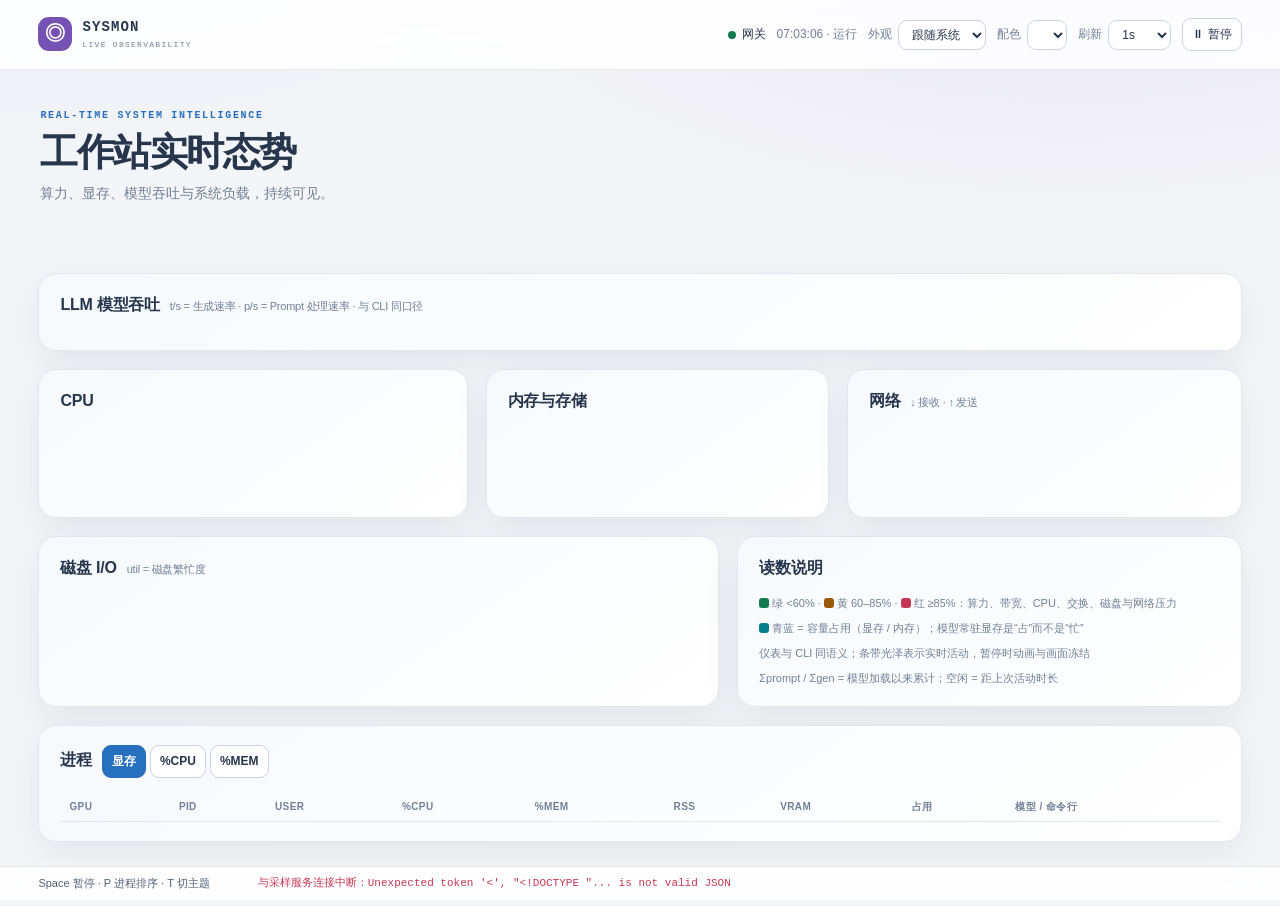
==== commit f9e80f48: "feat(alert): 温度阈值改为 83/88 并压缩健康告警 健康告警默认折叠为一行，只展示状态、分级数量与最高优先级问题；温度黄色预警改为 83°C，红色严重改为 88°C。" ====
--- a/sysmonitor/web/index.html
+++ b/sysmonitor/web/index.html
@@ -8,7 +8,7 @@
 <script>
 (()=>{const mode=localStorage.getItem("sysmonAppearance")||"auto";const dark=mode==="auto"?matchMedia("(prefers-color-scheme: dark)").matches:mode!=="light";document.documentElement.dataset.theme=dark?"dark":"light";})();
 </script>
-<link rel="stylesheet" href="style.css?v=7">
+<link rel="stylesheet" href="style.css?v=9">
 <link rel="icon" href="data:image/svg+xml,<svg xmlns='http://www.w3.org/2000/svg' viewBox='0 0 100 100'><text y='0.9em' font-size='90'>📈</text></svg>">
 </head>
 <body>
@@ -57,6 +57,6 @@
 </main>
 
 <footer id="statusbar"><span>Space 暂停 · P 进程排序 · T 切主题</span><span id="refreshInfo"></span><span id="errInfo" class="crit"></span></footer>
-<script src="app.js?v=7"></script>
+<script src="app.js?v=9"></script>
 </body>
 </html>
--- a/sysmonitor/web/style.css
+++ b/sysmonitor/web/style.css
@@ -21,8 +21,8 @@
 .brand{display:flex;align-items:center;gap:10px;font-weight:750;letter-spacing:.08em;font-family:var(--mono)}.brand .logo{display:grid;place-items:center;width:34px;height:34px;border-radius:11px;background:var(--model);color:var(--card);font-size:20px}.brand-sub{display:block;font-size:8px;letter-spacing:.16em;color:var(--dim);font-weight:500}.host{color:var(--dim);font-weight:400;margin-left:8px;letter-spacing:0;font-size:11px}.tb-right{margin-left:auto;display:flex;align-items:center;gap:11px;font-size:12px;flex-wrap:wrap}.tb-right label{display:flex;align-items:center;gap:6px}
 select,button{background:var(--card);color:var(--text);border:1px solid var(--border);border-radius:9px;padding:6px 9px;font:inherit;font-size:12px;cursor:pointer;transition:border-color .18s,background .18s}select:disabled{opacity:.45;cursor:not-allowed}button:hover,select:hover{border-color:var(--accent)}button:focus-visible,select:focus-visible{outline:3px solid color-mix(in srgb,var(--accent) 28%,transparent);outline-offset:2px}#pauseBtn.paused{background:var(--warn);color:var(--card);border-color:var(--warn)}
 .gw{display:inline-flex;align-items:center;gap:6px}.dot{width:8px;height:8px;border-radius:50%;background:var(--ok);display:inline-block}.dot.off{background:var(--crit);animation:blink 1s step-end infinite}.dot.busy{animation:pulse 1.2s ease-in-out infinite}@keyframes pulse{0%,100%{transform:scale(1);opacity:1}50%{transform:scale(1.45);opacity:.55}}@keyframes blink{50%{opacity:.2}}
-main{padding:0 clamp(16px,3vw,40px) 64px;max-width:1820px;margin:0 auto;display:grid;grid-template-columns:minmax(0,1fr);gap:18px}.monitor-heading,.alert-panel,.row3,.row2,.gpu-grid,.card{min-width:0}.monitor-heading{display:flex;justify-content:space-between;align-items:flex-end;gap:24px;padding:38px 2px 14px}.eyebrow{font:600 10px/1.5 var(--mono);letter-spacing:.17em;color:var(--accent);margin-bottom:7px}.monitor-heading h1{font-size:clamp(28px,3.2vw,38px);line-height:1.18;letter-spacing:-.04em;margin:0 0 8px}.monitor-heading p{margin:0;color:var(--dim)}.tb-agg{display:flex;gap:22px;align-items:center;font-family:var(--mono);font-size:12px;flex-wrap:wrap}.tb-agg .big{display:block;font-size:25px;font-weight:750;letter-spacing:-.05em}.tb-agg>span{min-width:70px}
-.alert-panel{border:1px solid var(--surface);border-radius:var(--radius);background:var(--card);box-shadow:var(--shadow);padding:18px 20px}.alert-head{display:flex;align-items:flex-end;justify-content:space-between;gap:20px;flex-wrap:wrap;margin-bottom:13px}.alert-head h2{font-size:17px;letter-spacing:-.015em;margin:0 0 4px}.alert-head p{font-size:11px;color:var(--dim);margin:0}.alert-counts{display:flex;align-items:baseline;gap:5px;font:10px/1 var(--mono);color:var(--dim)}.alert-counts b{font-size:19px;margin-right:2px}.alert-counts .critical{color:var(--crit)}.alert-counts .warning{color:var(--warn)}.alert-counts .info{color:var(--info)}.alert-list{display:grid;grid-template-columns:repeat(auto-fit,minmax(min(100%,330px),1fr));gap:10px}.alert{display:grid;grid-template-columns:auto 1fr auto;align-items:center;gap:12px;padding:12px 14px;border:1px solid var(--surface);border-radius:12px;background:color-mix(in srgb,var(--bg2) 55%,var(--card))}.alert-icon{display:grid;place-items:center;width:27px;height:27px;border-radius:50%;font-weight:800}.alert-copy{min-width:0}.alert-copy b{display:block;font-size:13px;line-height:1.4;margin-bottom:3px}.alert-copy p{font-size:11px;color:var(--subtext);margin:0;overflow-wrap:anywhere}.alert-level{font:700 10px/1.5 var(--mono);letter-spacing:.08em}.alert.ok{border-color:color-mix(in srgb,var(--ok) 35%,var(--surface));background:color-mix(in srgb,var(--ok) 8%,var(--card))}.alert.ok .alert-icon{background:var(--ok);color:var(--card)}.alert.ok .alert-level{color:var(--ok)}.alert.info{border-color:color-mix(in srgb,var(--info) 38%,var(--surface));background:color-mix(in srgb,var(--info) 7%,var(--card))}.alert.info .alert-icon{background:var(--info);color:var(--card)}.alert.info .alert-level{color:var(--info)}.alert.warning{border-color:color-mix(in srgb,var(--warn) 52%,var(--surface));background:color-mix(in srgb,var(--warn) 10%,var(--card))}.alert.warning .alert-icon{background:var(--warn);color:var(--card)}.alert.warning .alert-level{color:var(--warn)}.alert.critical{border-color:var(--crit);background:color-mix(in srgb,var(--crit) 14%,var(--card));box-shadow:0 0 0 1px color-mix(in srgb,var(--crit) 12%,transparent),0 8px 22px color-mix(in srgb,var(--crit) 10%,transparent);animation:alert-pulse 2s ease-in-out infinite}.alert.critical .alert-icon{background:var(--crit);color:var(--card)}.alert.critical .alert-copy b{font-size:14px;color:var(--crit)}.alert.critical .alert-level{color:var(--crit)}@keyframes alert-pulse{50%{box-shadow:0 0 0 4px color-mix(in srgb,var(--crit) 12%,transparent)}}
+main{padding:0 clamp(16px,3vw,40px) 64px;max-width:1820px;margin:0 auto;display:grid;grid-template-columns:minmax(0,1fr);gap:18px}.monitor-heading,.alerts-shell,.row3,.row2,.gpu-grid,.card{min-width:0}.monitor-heading{display:flex;justify-content:space-between;align-items:flex-end;gap:24px;padding:38px 2px 14px}.eyebrow{font:600 10px/1.5 var(--mono);letter-spacing:.17em;color:var(--accent);margin-bottom:7px}.monitor-heading h1{font-size:clamp(28px,3.2vw,38px);line-height:1.18;letter-spacing:-.04em;margin:0 0 8px}.monitor-heading p{margin:0;color:var(--dim)}.tb-agg{display:flex;gap:22px;align-items:center;font-family:var(--mono);font-size:12px;flex-wrap:wrap}.tb-agg .big{display:block;font-size:25px;font-weight:750;letter-spacing:-.05em}.tb-agg>span{min-width:70px}
+.alerts-shell{background:transparent}.alert-strip{border:1px solid var(--surface);border-radius:12px;background:var(--card);box-shadow:var(--shadow);overflow:hidden}.alert-strip>summary{display:flex;align-items:center;gap:12px;min-height:46px;padding:8px 14px;cursor:pointer;list-style:none}.alert-strip>summary::-webkit-details-marker{display:none}.alert-strip-label{font-weight:750;font-size:13px;white-space:nowrap}.alert-state{font:750 10px/1.6 var(--mono);padding:2px 7px;border-radius:999px;white-space:nowrap}.alert-state.ok{color:var(--ok);background:color-mix(in srgb,var(--ok) 9%,var(--card))}.alert-state.info{color:var(--info);background:color-mix(in srgb,var(--info) 9%,var(--card))}.alert-state.warning{color:var(--warn);background:color-mix(in srgb,var(--warn) 11%,var(--card))}.alert-state.critical{color:var(--card);background:var(--crit)}.alert-counts{display:flex;align-items:baseline;gap:4px;font:9px/1 var(--mono);color:var(--dim);white-space:nowrap}.alert-counts b{font-size:13px;margin-right:1px}.alert-counts .critical{color:var(--crit)}.alert-counts .warning{color:var(--warn)}.alert-counts .info{color:var(--info)}.alert-top{flex:1;min-width:0;text-align:right;overflow:hidden;text-overflow:ellipsis;white-space:nowrap;font:11px/1.5 var(--mono);color:var(--dim)}.alert-disclosure{font:10px/1.5 var(--mono);color:var(--dim);border:1px solid var(--surface);border-radius:6px;padding:2px 6px;white-space:nowrap}.alert-strip[open]>summary{background:color-mix(in srgb,var(--bg2) 45%,var(--card))}.alert-strip[open] .alert-disclosure{color:var(--accent);border-color:var(--accent);background:color-mix(in srgb,var(--accent) 10%,var(--card))}.alert-detail-panel{border-top:1px solid var(--surface);padding:14px 16px;background:color-mix(in srgb,var(--bg2) 35%,var(--card))}.alert-detail-panel>p{font-size:10px;color:var(--dim);margin:0 0 11px}.alert-list{display:grid;grid-template-columns:repeat(auto-fit,minmax(min(100%,330px),1fr));gap:9px}.alert{display:grid;grid-template-columns:auto 1fr auto;align-items:center;gap:10px;padding:9px 11px;border:1px solid var(--surface);border-radius:10px;background:var(--card)}.alert-icon{display:grid;place-items:center;width:23px;height:23px;border-radius:50%;font-weight:800;font-size:11px}.alert-copy{min-width:0}.alert-copy b{display:block;font-size:12px;line-height:1.4;margin-bottom:2px}.alert-copy p{font-size:10px;color:var(--subtext);margin:0;overflow-wrap:anywhere}.alert-level{font:700 9px/1.5 var(--mono);letter-spacing:.08em}.alert.ok{border-color:color-mix(in srgb,var(--ok) 35%,var(--surface));background:color-mix(in srgb,var(--ok) 8%,var(--card))}.alert.ok .alert-icon{background:var(--ok);color:var(--card)}.alert.ok .alert-level{color:var(--ok)}.alert.info{border-color:color-mix(in srgb,var(--info) 38%,var(--surface));background:color-mix(in srgb,var(--info) 7%,var(--card))}.alert.info .alert-icon{background:var(--info);color:var(--card)}.alert.info .alert-level{color:var(--info)}.alert.warning{border-color:color-mix(in srgb,var(--warn) 52%,var(--surface));background:color-mix(in srgb,var(--warn) 10%,var(--card))}.alert.warning .alert-icon{background:var(--warn);color:var(--card)}.alert.warning .alert-level{color:var(--warn)}.alert.critical{border-color:var(--crit);background:color-mix(in srgb,var(--crit) 12%,var(--card))}.alert.critical .alert-icon{background:var(--crit);color:var(--card)}.alert.critical .alert-copy b{color:var(--crit)}.alert.critical .alert-level{color:var(--crit)}.alert-strip.critical{border-color:var(--crit);box-shadow:0 0 0 1px color-mix(in srgb,var(--crit) 10%,transparent)}.alert-strip.warning{border-color:color-mix(in srgb,var(--warn) 55%,var(--surface))}
 .card{background:linear-gradient(145deg,color-mix(in srgb,var(--card) 96%,var(--accent)),var(--card));border:1px solid var(--surface);border-radius:var(--radius);padding:19px 21px;box-shadow:var(--shadow)}.card h2{margin:0 0 14px;font-size:16px;font-weight:700;letter-spacing:-.015em;color:var(--text);display:flex;align-items:baseline;gap:10px;flex-wrap:wrap}.card h2 .sub{font-weight:400;font-size:11px}.row3{display:grid;grid-template-columns:1.25fr 1fr 1.15fr;gap:18px}.row2{display:grid;grid-template-columns:1.35fr 1fr;gap:18px}
 .gpu-grid{display:grid;grid-template-columns:repeat(auto-fit,minmax(min(100%,430px),1fr));gap:18px}.gpu-card{position:relative;overflow:hidden}.gpu-card.temp-warn{border-color:color-mix(in srgb,var(--warn) 52%,var(--surface));background:color-mix(in srgb,var(--warn) 5%,var(--card))}.gpu-card.temp-crit{border-color:var(--crit);background:color-mix(in srgb,var(--crit) 8%,var(--card))}.gpu-card::before{content:"";position:absolute;inset:0 0 auto 0;height:3px;background:linear-gradient(90deg,var(--gc,var(--accent)),transparent 72%)}.gpu-name{font-weight:700;font-family:var(--mono);font-size:14px;letter-spacing:-.01em}.badges{display:flex;gap:7px;flex-wrap:wrap;margin:10px 0 14px;font-size:11px}.badge{background:color-mix(in srgb,var(--bg2) 55%,var(--card));border:1px solid var(--surface);padding:3px 8px;border-radius:999px;color:var(--subtext);font-family:var(--mono)}.badge.temp{font-size:13px;font-weight:750}.badge small{margin-left:4px;font-size:9px;letter-spacing:.04em}.badge.temp.normal{color:var(--ok);border-color:color-mix(in srgb,var(--ok) 35%,var(--surface))}.badge.temp-warn,.badge.t-hot{color:var(--warn);border-color:var(--warn);background:color-mix(in srgb,var(--warn) 12%,var(--card))}.badge.temp-crit,.badge.t-crit{color:var(--card);border-color:var(--crit);background:var(--crit);font-weight:850;animation:pulse 1.5s ease-in-out infinite}
 .gauge{display:grid;grid-template-columns:3.2em 4.6em 1fr;align-items:center;gap:10px;margin:8px 0}.gauge .g-label{color:var(--subtext);font-size:12px}.gauge .g-val{text-align:right;font-weight:750;font-size:14px;letter-spacing:-.025px}.g-track{position:relative;height:10px;border-radius:999px;background:var(--surface);overflow:hidden;display:block}span.g-track{display:inline-block;vertical-align:middle}.gauge.wide-label{grid-template-columns:7em 4.6em 1fr}.g-fill{position:absolute;inset:0 auto 0 0;width:0;border-radius:999px;transition:width .7s cubic-bezier(.25,.6,.3,1),background .5s;background:var(--ok)}.g-fill.ok{background:linear-gradient(90deg,color-mix(in srgb,var(--ok) 65%,transparent),var(--ok))}.g-fill.warn{background:linear-gradient(90deg,color-mix(in srgb,var(--warn) 65%,transparent),var(--warn))}.g-fill.crit{background:linear-gradient(90deg,color-mix(in srgb,var(--crit) 65%,transparent),var(--crit))}.g-fill.mem{background:linear-gradient(90deg,color-mix(in srgb,var(--mem) 60%,transparent),var(--mem))}.g-fill.live::after{content:"";position:absolute;inset:0;background:linear-gradient(100deg,transparent 30%,rgba(255,255,255,.28) 50%,transparent 70%);transform:translateX(-100%);animation:sweep 2.4s linear infinite}@keyframes sweep{to{transform:translateX(100%)}}body.paused .g-fill.live::after,body.paused .dot.busy,body.paused .spin,body.paused .arr.flow{animation-play-state:paused}.g-detail{grid-column:2/4;margin-top:-3px;font-size:10px;color:var(--dim);font-family:var(--mono)}.g-val.ok{color:var(--ok)}.g-val.warn{color:var(--warn)}.g-val.crit{color:var(--crit)}.g-val.mem{color:var(--mem)}
@@ -32,5 +32,5 @@
 .sortbtns{display:inline-flex;gap:4px}.sortbtns button.on{background:var(--accent);color:var(--card);border-color:var(--accent);font-weight:700}.table-scroll{overflow-x:auto}table{width:100%;border-collapse:collapse;font-size:12px}th{text-align:left;color:var(--dim);font-weight:600;padding:7px 9px;border-bottom:1px solid var(--surface);white-space:nowrap;font-size:10px;letter-spacing:.04em}td{padding:7px 9px;border-bottom:1px solid color-mix(in srgb,var(--surface) 58%,transparent);white-space:nowrap}tbody tr:last-child td{border-bottom:0}td.num{text-align:right}td.warn-txt{color:var(--warn);font-weight:750}td.crit{color:var(--crit);font-weight:800}tr:hover td{background:color-mix(in srgb,var(--surface) 35%,transparent)}td .pbar{width:90px;height:7px;border-radius:999px;background:var(--surface);overflow:hidden;display:inline-block;vertical-align:middle}td .pbar i{display:block;height:100%;width:0;border-radius:999px;background:var(--ok);transition:width .7s}td.cmd{max-width:42ch;overflow:hidden;text-overflow:ellipsis;color:var(--dim)}.mtag{color:var(--model);font-weight:700}.vtag{font-weight:700}
 #statusbar{position:fixed;inset:auto 0 0 0;display:flex;gap:24px;padding:8px clamp(18px,3vw,40px);font-size:11px;color:var(--subtext);background:color-mix(in srgb,var(--card) 91%,transparent);backdrop-filter:blur(12px);border-top:1px solid var(--surface)}#refreshInfo{font-family:var(--mono)}#errInfo{font-family:var(--mono)}.sw{display:inline-block;width:10px;height:10px;border-radius:3px;vertical-align:-1px;margin-right:3px}.sw.ok{background:var(--ok)}.sw.warn{background:var(--warn)}.sw.crit{background:var(--crit)}.sw.mem{background:var(--mem)}.legend{display:grid;gap:8px}.banner{padding:12px 14px;border-radius:12px;background:color-mix(in srgb,var(--crit) 12%,var(--card));border:1px solid color-mix(in srgb,var(--crit) 50%,transparent);color:var(--text);font-size:13px}.ok-txt{color:var(--ok);font-weight:700}.warn-txt{color:var(--warn);font-weight:700}.mem-txt{color:var(--mem);font-weight:700}.model-txt{color:var(--model);font-weight:700}.crit-txt{color:var(--crit);font-weight:700}.accent-txt{color:var(--accent)}
 @media(max-width:1180px){.row3,.row2{grid-template-columns:1fr}.monitor-heading{align-items:flex-start;flex-direction:column}.clock{display:none}}
-@media(max-width:720px){#topbar{position:relative;align-items:flex-start;flex-direction:column}.tb-right{margin-left:0;width:100%}.host{width:100%;margin-left:44px}.monitor-heading{padding-top:26px}.tb-agg{gap:18px}.alert-list{grid-template-columns:1fr}.alert-head{align-items:flex-start}.card{padding:16px}.nic{grid-template-columns:6.5em 1fr 1fr;gap:5px}.m-cum{margin-left:0;width:100%}#statusbar{position:static;flex-wrap:wrap;gap:8px 16px}main{padding-bottom:20px}}
+@media(max-width:720px){#topbar{position:relative;align-items:flex-start;flex-direction:column}.tb-right{margin-left:0;width:100%}.host{width:100%;margin-left:44px}.monitor-heading{padding-top:26px}.tb-agg{gap:18px}.alert-list{grid-template-columns:1fr}.alert-strip>summary{align-items:flex-start;flex-wrap:wrap}.alert-top{text-align:left;flex-basis:100%;order:5}.card{padding:16px}.nic{grid-template-columns:6.5em 1fr 1fr;gap:5px}.m-cum{margin-left:0;width:100%}#statusbar{position:static;flex-wrap:wrap;gap:8px 16px}main{padding-bottom:20px}}
 @media(prefers-reduced-motion:reduce){*,*::before,*::after{animation:none!important;transition:none!important}}
